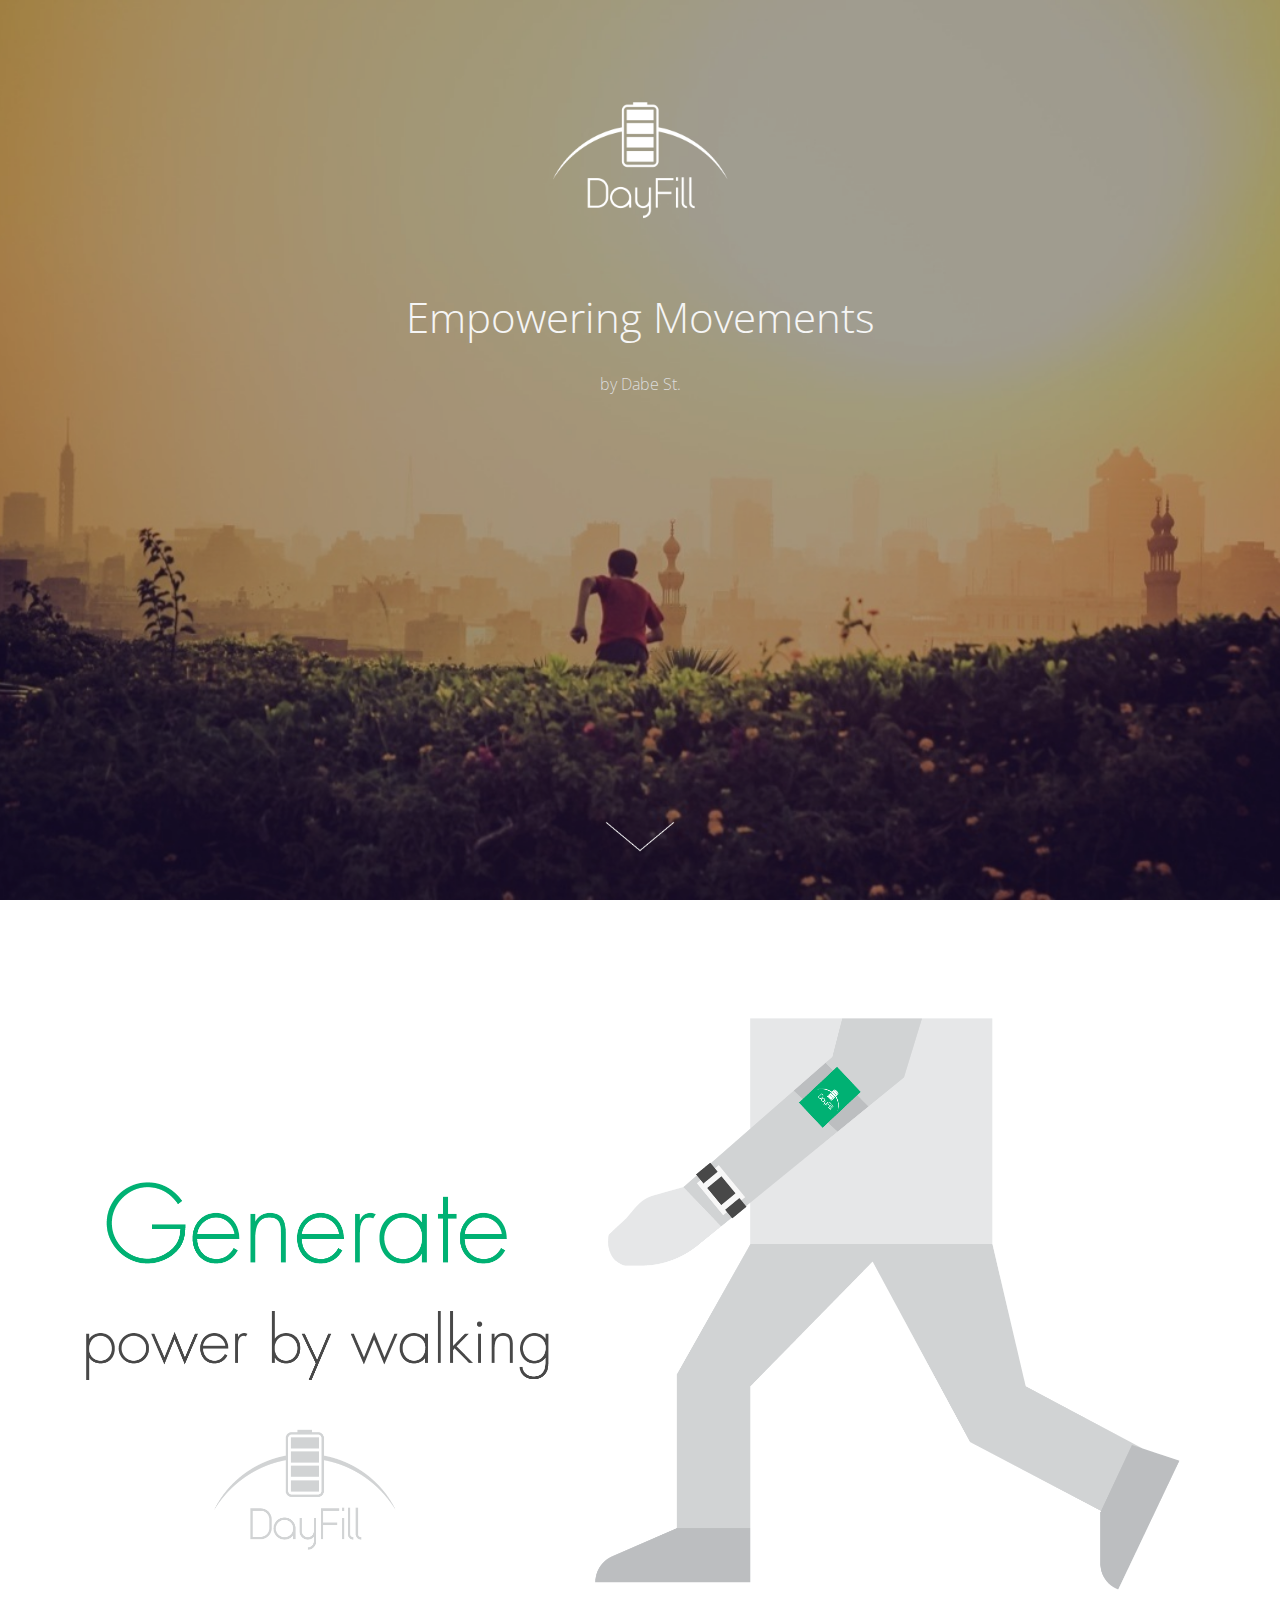
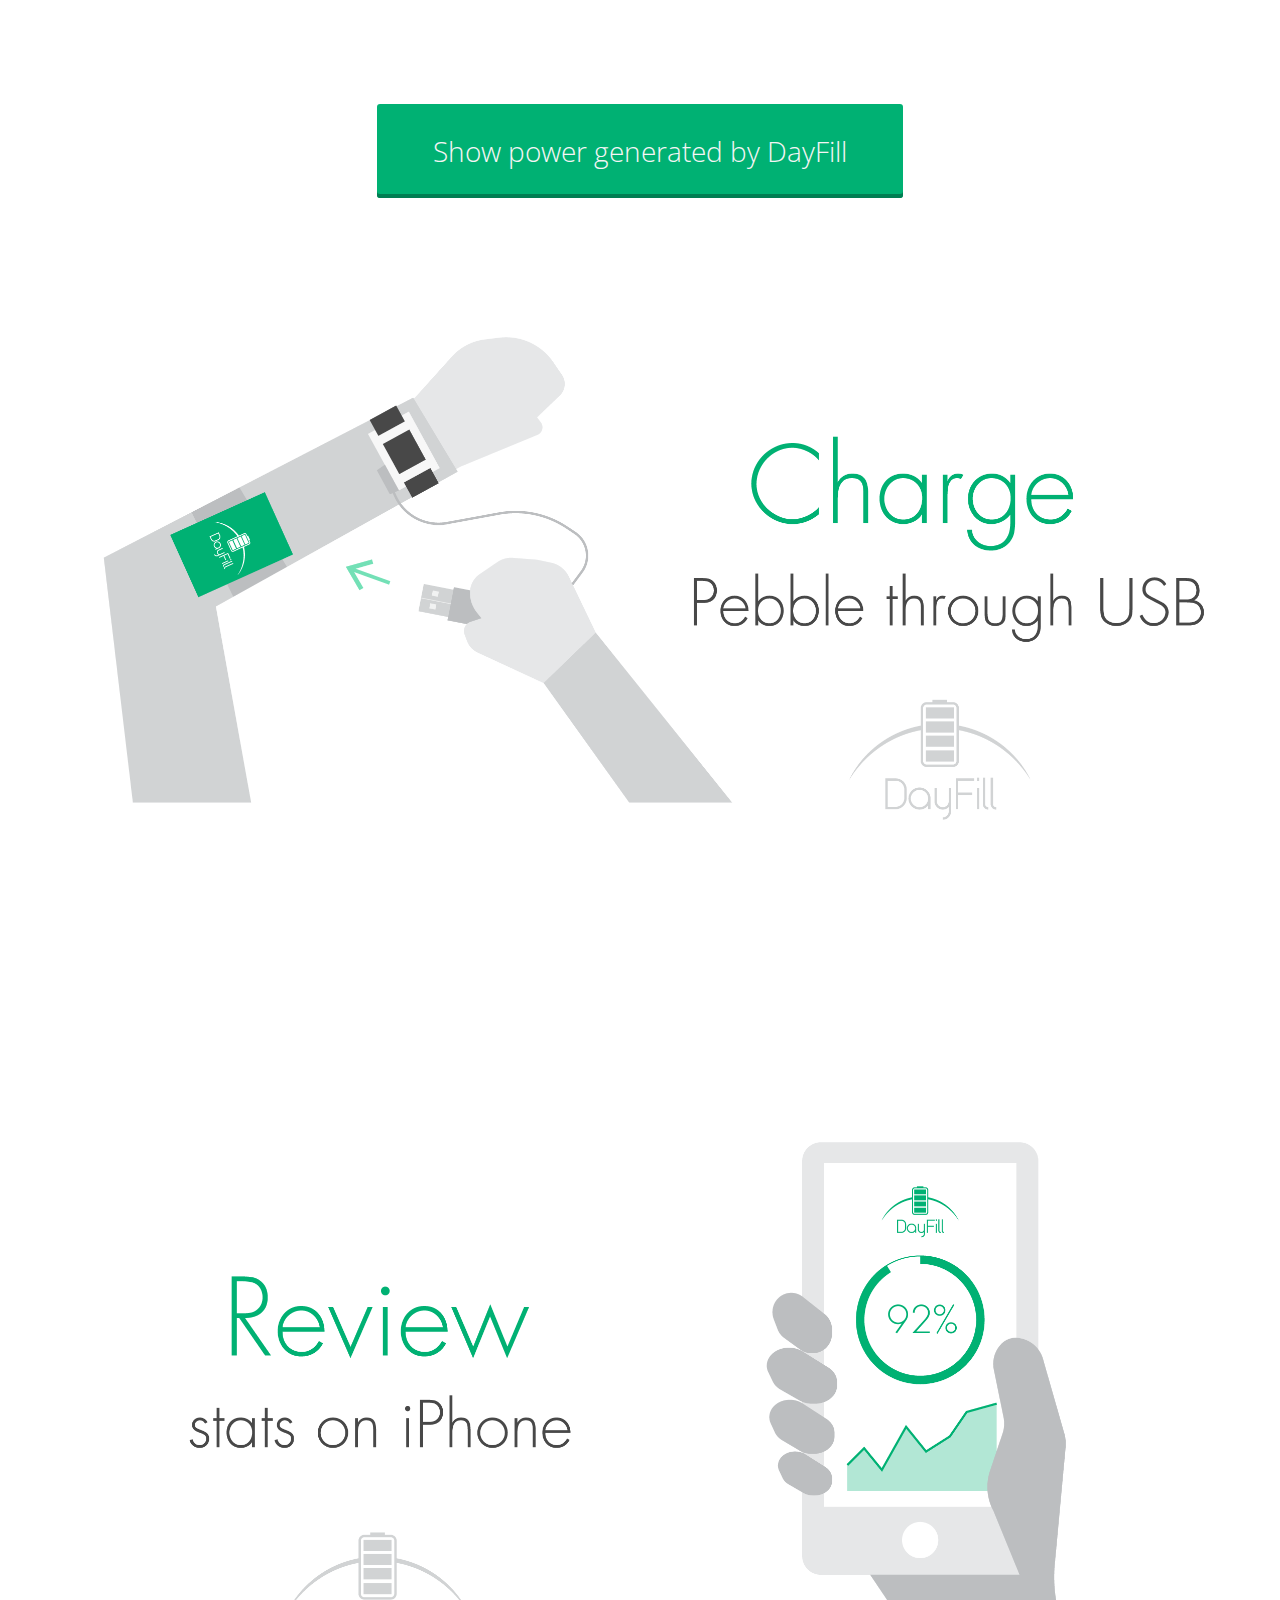
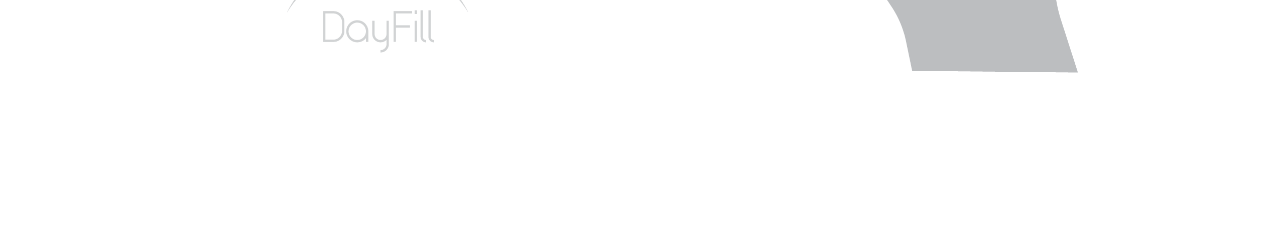
==== index.html @ e8297924 "homepage for dayfill project" ====
<!DOCTYPE html>
<html lang="en">
<head>
  <meta charset="utf-8">
  <meta name="viewport" content="width=device-width, initial-scale=1.0">
  <meta name="keywords" content="power, charger">
  <meta name="description" content="generate power by movement">
  <link rel="shortcut icon" type="image/png" href="images/favicon.png">
  <link rel="stylesheet" type="text/css" href="css/normalize.css">
  <link rel="stylesheet" type="text/css" href="css/style.css">
  <title>DayFill | Empowering Movements</title>
</head>
<body>
  <div class="full-width full-height bg-img">
    <div class="txt-center cover">
      <img class="home-logo" src="images/dayfill-logo.png" alt="dayfill logo">
      <h1 class="white-txt">Empowering Movements</h1>
      <h3 class="white-txt-d light">by Dabe St.</h3>
      <img class="arrow-icon" src="images/icon-arrowdown.png" alt="read more">
    </div>
  </div>
  <div class="full-width">
    <img src="images/workflow-1.png" alt="dayfill workflow">
    <div class="txt-center">
      <a class="button-large shadow" href="stats.html" target="_blank">Show power generated by DayFill</a>
    </div>
    <img src="images/workflow-2.png" alt="dayfill workflow">
    <img src="images/workflow-3.png" alt="dayfill workflow">
  </div>
</body>
</html>
---- css/style.css ----
@import url(http://fonts.googleapis.com/css?family=Open+Sans:300italic,400italic,600italic,700italic,800italic,700,300,600,800,400);
/* General Elements */
* {
  box-sizing: border-box; }

html, body {
  font-family: "Open Sans", sans-serif;
  height: 100%;
  color: #3c3c3c;
  font-size: 14px;
  background-color: white; }

h1, h3, h4, h5, h6, p {
  font-weight: 400; }

h1 {
  font-size: 3rem; }

h2 {
  font-size: 2rem;
  font-weight: 700; }

a {
  text-decoration: none;
  color: #00b173;
  transition: background 0.5s ease; }

a:hover {
  color: #00e494; }

a.white-txt:hover, a.pri-bg:hover, a.pri-bg-l:hover, a.pri-bg-d:hover, a.sec-bg:hover, a.sec-bg-l:hover, a.sec-bg-d:hover, a.ter-bg:hover, a.ter-bg-l:hover, a.ter-bg-d:hover, a.black-bg:hover, a.black-bg-l:hover, a.black-bg-d:hover {
  color: gainsboro; }

a.black-txt:hover {
  color: #090909; }

a.pri-txt:hover {
  color: #007e52; }

a.sec-txt:hover {
  color: #237059; }

a.ter-txt:hover {
  color: #04538b; }

a.white-txt-l:hover {
  color: #f5f5f5; }

a.black-txt-l:hover {
  color: #222; }

a.pri-txt-l:hover {
  color: #00b173; }

a.sec-txt-l:hover {
  color: #2F9778; }

a.ter-txt-l:hover {
  color: #0570bd; }

img {
  width: 100%; }

textarea, input, button, select, p, span, a, h1, h2, h3, h4, h5, h6, p {
  outline: none; }

strong {
  font-weight: 600; }

select {
  background: white;
  -moz-appearance: none;
  -webkit-appearance: none;
  font-size: 1rem;
  max-height: 3.5rem; }

option {
  height: 1rem; }

textarea {
  resize: vertical; }

input::-webkit-calendar-picker-indicator {
  display: none; }

/* List */
ul {
  padding-left: 1rem; }

li {
  margin-top: 1rem;
  margin-bottom: 1rem; }

/* Size Helpers */
.full-width {
  width: 100%; }

.full-height {
  height: 100%; }

.full-size {
  width: 100%;
  height: 100%; }

.min-height-10 {
  min-height: 10rem; }

.height-20 {
  height: 20rem; }

.height-30 {
  height: 30rem; }

.height-40 {
  height: 40rem; }

.container {
  max-width: 80rem;
  margin-left: auto;
  margin-right: auto;
  overflow: auto; }

.container-s {
  max-width: 40rem;
  margin-left: auto;
  margin-right: auto;
  overflow: hidden; }

.hidden {
  display: none;
  width: 0;
  height: 0; }

/* Position Helpers */
.pull-left {
  float: left; }

.pull-right {
  float: right; }

.clear-float {
  clear: both; }

.inline {
  display: inline-block; }

.middle {
  vertical-align: middle; }

/* Layer Helpers */
.fix {
  position: fixed;
  overflow: auto; }

.absolute {
  position: absolute; }

.layer-0 {
  z-index: 0; }

.layer-1 {
  z-index: 1; }

.layer-2 {
  z-index: 2; }

/* Background Helpers */
.pri-bg {
  background-color: #00b173; }

.pri-bg-l {
  background-color: #00e494; }

.pri-bg-d {
  background-color: #007e52; }

.sec-bg {
  background-color: #2F9778; }

.sec-bg-l {
  background-color: #3bbe97; }

.sec-bg-d {
  background-color: #237059; }

.ter-bg {
  background-color: #0570bd; }

.ter-bg-l {
  background-color: #068def; }

.ter-bg-d {
  background-color: #04538b; }

.black-bg {
  background-color: #222; }

.black-bg-l {
  background-color: #3c3c3c; }

.black-bg-d {
  background-color: #090909; }

.white-bg {
  background-color: #f5f5f5; }

.white-bg-l {
  background-color: white; }

.white-bg-d {
  background-color: gainsboro; }

/* Text Helpers */
.txt-center {
  text-align: center; }

.txt-left {
  text-align: left; }

.txt-right {
  text-align: right; }

.white-txt, .pri-bg, .pri-bg-l, .pri-bg-d, .sec-bg, .sec-bg-l, .sec-bg-d, .ter-bg, .ter-bg-l, .ter-bg-d, .black-bg, .black-bg-l, .black-bg-d {
  color: #f5f5f5;
  font-weight: 300; }

.white-txt-l {
  color: white;
  font-weight: 300; }

.white-txt-d {
  color: gainsboro;
  font-weight: 300; }

.black-txt {
  color: #222; }

.black-txt-l {
  color: #3c3c3c; }

.black-txt-d {
  color: #090909; }

.grey-txt {
  color: #bbb; }

.pri-txt {
  color: #00b173; }

.pri-txt-l {
  color: #00e494; }

.pri-txt-d {
  color: #007e52; }

.sec-txt {
  color: #2F9778; }

.sec-txt-l {
  color: #3bbe97; }

.sec-txt-d {
  color: #237059; }

.ter-txt {
  color: #0570bd; }

.ter-txt-l {
  color: #068def; }

.ter-txt-d {
  color: #04538b; }

.light {
  font-weight: 300; }

.normal {
  font-weight: 400; }

.semi {
  font-weight: 600; }

.bold {
  font-weight: 700; }

.extra {
  font-weight: 800; }

/* Gap Helpers */
.clear-margin {
  margin: 0; }

.clear-margin-t {
  margin-top: 0; }

.clear-margin-b {
  margin-bottom: 0; }

.clear-padding {
  padding: 0; }

.clear-all {
  margin: 0;
  padding: 0; }

.padding-1 {
  padding: 1rem; }

.padding-t1 {
  padding-top: 1rem; }

.padding-l1 {
  padding-left: 1rem; }

.padding-r1 {
  padding-right: 1rem; }

.padding-b1 {
  padding-bottom: 1rem; }

.padding-l1r1 {
  padding-left: 1rem;
  padding-right: 1rem; }

.padding-t1b1 {
  padding-top: 1rem;
  padding-bottom: 1rem; }

.padding-t2b2 {
  padding-top: 2rem;
  padding-bottom: 2rem; }

.padding-l2r2 {
  padding-left: 1rem;
  padding-right: 1rem; }

.padding-2 {
  padding: 2rem; }

.padding-l2 {
  padding-left: 2rem; }

.padding-r2 {
  padding-right: 2rem; }

.padding-t2 {
  padding-top: 2rem; }

.padding-b2 {
  padding-bottom: 2rem; }

.margin-1 {
  margin: 1rem; }

.margin-2 {
  margin: 2rem; }

.margin-t1 {
  margin-top: 1rem; }

.margin-t2 {
  margin-top: 2rem; }

.margin-t3 {
  margin-top: 3rem; }

.margin-t4 {
  margin-top: 4rem; }

.margin-b1 {
  margin-bottom: 1rem; }

.margin-b2 {
  margin-bottom: 2rem; }

.margin-b3 {
  margin-bottom: 3rem; }

.margin-b4 {
  margin-bottom: 4rem; }

.margin-b5 {
  margin-bottom: 5rem; }

.margin-l1 {
  margin-left: 1rem; }

.margin-l2 {
  margin-left: 2rem; }

.margin-l3 {
  margin-left: 3rem; }

.margin-r1 {
  margin-right: 1rem; }

.margin-r2 {
  margin-right: 2rem; }

.margin-r3 {
  margin-right: 3rem; }

.margin-l1t1 {
  margin-left: 1rem;
  margin-top: 1rem; }

.margin-t1b1 {
  margin-top: 1rem;
  margin-bottom: 1rem; }

.margin-t1r1 {
  margin-top: 1rem;
  margin-right: 1rem; }

.margin-r1b1 {
  margin-right: 1rem;
  margin-bottom: 1rem; }

.margin-l1r1, .crs button {
  margin-left: 1rem;
  margin-right: 1rem; }

.margin-l1t2 {
  margin-left: 1rem;
  margin-top: 2rem; }

.margin-t2b2 {
  margin-top: 2rem;
  margin-bottom: 2rem; }

.margin-t2r2 {
  margin-top: 2rem;
  margin-right: 2rem; }

.margin-l2r2 {
  margin-left: 2rem;
  margin-right: 2rem; }

/* Border Helper */
.white-bd {
  border: 1px solid #f5f5f5; }

.white-bd-l, .img-border {
  border: 1px solid white; }

.white-bd-d, input, textarea {
  border: 1px solid gainsboro; }

.black-bd {
  border: 1px solid #222; }

.black-bd-l {
  border: 1px solid #3c3c3c; }

.black-bd-d {
  border: 1px solid #090909; }

.grey-bd, input:focus, textarea:focus {
  border: 1px solid #bbb; }

.pri-bd {
  border: 1px solid #00b173; }

.pri-bd-l, .flash-pri {
  border: 1px solid #00e494; }

.pri-bd-d {
  border: 1px solid #007e52; }

.sec-bd {
  border: 1px solid #2F9778; }

.sec-bd-l, .flash-sec {
  border: 1px solid #3bbe97; }

.sec-bd-d {
  border: 1px solid #237059; }

.ter-bd {
  border: 1px solid #0570bd; }

.ter-bd-l, .flash-ter {
  border: 1px solid #068def; }

.ter-bd-d {
  border: 1px solid #04538b; }

.shadow-lb, .card {
  box-shadow: -1px 2px 12px -5px #3c3c3c; }

[class*='col-'] {
  float: left; }

/* Basic Grids */
.col-1of1 {
  width: 100%; }

.col-1of3 {
  width: 33.33333%; }

.col-2of3 {
  width: 66.66667%; }

.col-1of4 {
  width: 25%; }

.col-1of2 {
  width: 50%; }

.col-3of4 {
  width: 75%; }

.col-1of5 {
  width: 20%; }

.col-2of5 {
  width: 40%; }

.col-3of5 {
  width: 60%; }

.col-4of5 {
  width: 80%; }

.col-1of7 {
  width: 14.28571%; }

.col-2of7 {
  width: 28.57143%; }

.col-3of7 {
  width: 42.85714%; }

.col-4of7 {
  width: 57.14286%; }

.col-5of7 {
  width: 71.42857%; }

.col-6of7 {
  width: 85.71429%; }

/* Gap Grids */
.col-1of1-g {
  width: 98%;
  margin-left: 1%;
  margin-right: 1%; }

.col-1of3-g {
  width: 31.33333%;
  margin-left: 1%;
  margin-right: 1%; }

.col-2of3-g {
  width: 64.66667%;
  margin-left: 1%;
  margin-right: 1%; }

.col-1of4-g {
  width: 23%;
  margin-left: 1%;
  margin-right: 1%; }

.col-1of2-g {
  width: 48%;
  margin-left: 1%;
  margin-right: 1%; }

.col-3of4-g {
  width: 73%;
  margin-left: 1%;
  margin-right: 1%; }

.col-1of5-g {
  width: 18%;
  margin-left: 1%;
  margin-right: 1%; }

.col-2of5-g {
  width: 38%;
  margin-left: 1%;
  margin-right: 1%; }

.col-3of5-g {
  width: 58%;
  margin-left: 1%;
  margin-right: 1%; }

.col-4of5-g {
  width: 78%;
  margin-left: 1%;
  margin-right: 1%; }

.col-1of7-g {
  width: 12.28571%;
  margin-left: 1%;
  margin-right: 1%; }

.col-2of7-g {
  width: 26.57143%;
  margin-left: 1%;
  margin-right: 1%; }

.col-3of7-g {
  width: 40.85714%;
  margin-left: 1%;
  margin-right: 1%; }

.col-4of7-g {
  width: 55.14286%;
  margin-left: 1%;
  margin-right: 1%; }

.col-5of7-g {
  width: 69.42857%;
  margin-left: 1%;
  margin-right: 1%; }

.col-6of7-g {
  width: 83.71429%;
  margin-left: 1%;
  margin-right: 1%; }

/* Offset Grids */
.push-1of3 {
  margin-left: 33.33333%; }

.push-2of3 {
  margin-left: 66.66667%; }

.push-1of4 {
  margin-left: 25%; }

.push-3of4 {
  margin-left: 75%; }

.push-1of2 {
  margin-left: 50%; }

.push-1of5 {
  margin-left: 20%; }

.push-2of5 {
  margin-left: 40%; }

.push-3of5 {
  margin-left: 60%; }

.push-4of5 {
  margin-left: 80%; }

.push-1of7 {
  margin-left: 14.28571%; }

.push-2of7 {
  margin-left: 28.57143%; }

.push-3of7 {
  margin-left: 42.85714%; }

.push-4of7 {
  margin-left: 57.14286%; }

.push-5of7 {
  margin-left: 71.42857%; }

.push-6of7 {
  margin-left: 85.71429%; }

/* Buttons */
button, .button, button:hover, .button:hover, a.button:hover, .button-pri, .button-pri:hover, a.button-pri:hover, .button-large, .button-sec, .button-sec:hover, a.button-sec:hover, .button-ter, .button-ter:hover, a.button-ter:hover {
  color: #f5f5f5;
  background: #222;
  border: 0px solid #090909;
  border-radius: 3px;
  padding: 1rem;
  transition: background 0.5s ease; }

button.shadow {
  box-shadow: inset 0 -4px 0 #090909; }

button:hover, .button:hover, button:hover, a.button:hover, .button-pri:hover, a.button-pri:hover, .button-large:hover, .button-sec:hover, a.button-sec:hover, .button-ter:hover, a.button-ter:hover, a.button:hover, a.button-pri:hover, a.button-large:hover, a.button-sec:hover, a.button-ter:hover {
  background: #3c3c3c; }

.button-pri, .button-pri:hover, a.button-pri:hover, .button-large {
  background: #00b173; }

.button-pri.shadow, a.shadow.button-pri:hover, .shadow.button-large {
  box-shadow: inset 0 -4px 0 #007e52; }

.button-pri:hover, a.button-pri:hover, .button-large:hover, a.button-pri:hover, a.button-large:hover {
  background: #00e494; }

.button-sec, .button-sec:hover, a.button-sec:hover {
  background: #2F9778; }

.button-sec.shadow, a.shadow.button-sec:hover {
  box-shadow: inset 0 -4px 0 #237059; }

.button-sec:hover, a.button-sec:hover, a.button-sec:hover {
  background: #3bbe97; }

.button-ter, .button-ter:hover, a.button-ter:hover {
  background: #0570bd; }

.button-ter.shadow, a.shadow.button-ter:hover {
  box-shadow: inset 0 -4px 0 #04538b; }

.button-ter:hover, a.button-ter:hover, a.button-ter:hover {
  background: #068def; }

.wide, .wide:hover {
  padding-left: 3rem;
  padding-right: 3rem; }

.square, .square:hover {
  border-radius: 0; }

button:disabled {
  color: #f5f5f5;
  background: #bbb; }

button.clear {
  background: none;
  padding: 0; }

/* Forms */
input, textarea {
  border-radius: 3px;
  padding: 1rem;
  transition: border 0.5s ease; }

/* arrows */
.card {
  margin: 1rem; }

.img-border {
  border-width: 10px; }

.bg-img-fix {
  background: url(../images/bg.jpg) no-repeat center center fixed;
  background-size: cover; }

.bg-img {
  background: url(../images/bg.jpg) no-repeat center center;
  background-size: cover;
  position: relative; }

.cover {
  background-color: rgba(0, 0, 0, 0.3);
  width: 100%;
  height: 100%;
  position: absolute;
  top: 0; }

.center-v {
  position: relative;
  top: 50%;
  transform: translateY(-100%); }

.bg-video {
  position: relative;
  overflow: hidden; }

video#bgvid {
  min-width: 100%;
  min-height: 100%;
  z-index: -1; }

.flash-pri {
  padding: 1rem;
  background-color: #00b173;
  color: #f5f5f5; }

.flash-sec {
  padding: 1rem;
  background-color: #2F9778;
  color: #f5f5f5; }

.flash-ter {
  padding: 1rem;
  background-color: #0570bd;
  color: #f5f5f5; }

nav > ul > li {
  display: inline-block;
  margin: 1rem; }

.pri-bg > ul > li > a, .sec-bg > ul > li > a, .ter-bg > ul > li > a {
  color: #f5f5f5; }

.pri-bg > ul > li > a:hover, .sec-bg > ul > li > a:hover, .ter-bg > ul > li > a:hover {
  color: white; }

.circle {
  border-radius: 50%; }

.round {
  border-radius: 1rem; }

.nav-bar {
  width: 100%;
  box-shadow: 0px 2px 10px -5px rgba(100, 100, 100, 0.5); }

.dropdown {
  cursor: pointer;
  position: relative;
  float: left; }

.dropdown > ul {
  box-shadow: 0px 2px 10px -5px rgba(100, 100, 100, 0.5);
  cursor: pointer;
  position: absolute;
  right: 0;
  padding-left: 0;
  display: none;
  list-style-type: none;
  text-align: left;
  white-space: nowrap;
  z-index: 1; }

.dropdown > ul > li {
  margin: 0;
  padding: 0; }

.dropdown:hover > ul {
  display: block; }

.dropdown > ul > li > a {
  color: #3c3c3c;
  padding: 1rem 2rem;
  display: block; }

.dropdown > ul > li > a:hover {
  color: #222; }

.dropdown:hover > ul > li:hover {
  background-color: #f5f5f5;
  color: #222; }

.pointer {
  position: absolute;
  border-style: solid;
  border-width: 0 25px 15px;
  border-color: #fff transparent;
  display: block;
  width: 0;
  z-index: 1;
  top: -15px;
  left: 70px; }

.content-break::before {
  content: "";
  display: inline-block;
  height: 1px;
  vertical-align: middle;
  width: 25%;
  margin-right: 2rem;
  background-color: gainsboro; }

.content-break::after {
  content: "";
  display: inline-block;
  height: 1px;
  vertical-align: middle;
  width: 25%;
  margin-left: 2rem;
  background-color: gainsboro; }

.arrow-up {
  width: 0;
  height: 0;
  border-left: 10px solid transparent;
  border-right: 10px solid transparent;
  border-bottom: 10px solid #222; }

.arrow-down {
  width: 0;
  height: 0;
  border-left: 10px solid transparent;
  border-right: 10px solid transparent;
  border-top: 10px solid #222; }

.arrow-left {
  width: 0;
  height: 0;
  border-top: 10px solid transparent;
  border-bottom: 10px solid transparent;
  border-right: 10px solid #222; }

.arrow-right {
  width: 0;
  height: 0;
  border-top: 10px solid transparent;
  border-bottom: 10px solid transparent;
  border-left: 10px solid #222; }

.crs {
  width: 500px;
  height: 500px;
  position: relative;
  overflow: hidden; }

.crs-img {
  height: 100%;
  width: 100%;
  position: absolute; }

.crs button {
  font-size: 2rem;
  font-weight: 300;
  position: absolute;
  top: 45%;
  opacity: 0;
  transition: opacity .5s linear;
  padding: 1rem; }

.crs:hover button {
  opacity: .7; }

.crs button.left {
  left: 0; }

.crs button.right {
  right: 0; }

.overlay {
  background-color: #222;
  width: 100%;
  height: 100%;
  position: fixed;
  opacity: 0.9;
  top: 0;
  left: 0;
  text-align: center; }

.modal {
  display: none; }

.modal > .content {
  background-color: #f5f5f5;
  width: 50%;
  position: fixed;
  top: 50%;
  transform: translateY(-50%);
  padding: 2rem; }

.cover {
  height: 100%; }

.home-logo {
  width: 15%;
  margin-top: 5%; }

.arrow-icon {
  position: absolute;
  width: 6%;
  bottom: 5%;
  left: 47%; }

.button-large {
  padding: 2rem 4rem;
  font-size: 2rem;
  font-weight: 100;
  color: #f5f5f5; }

.button-large:hover {
  color: #f5f5f5; }

/*# sourceMappingURL=style.css.map */
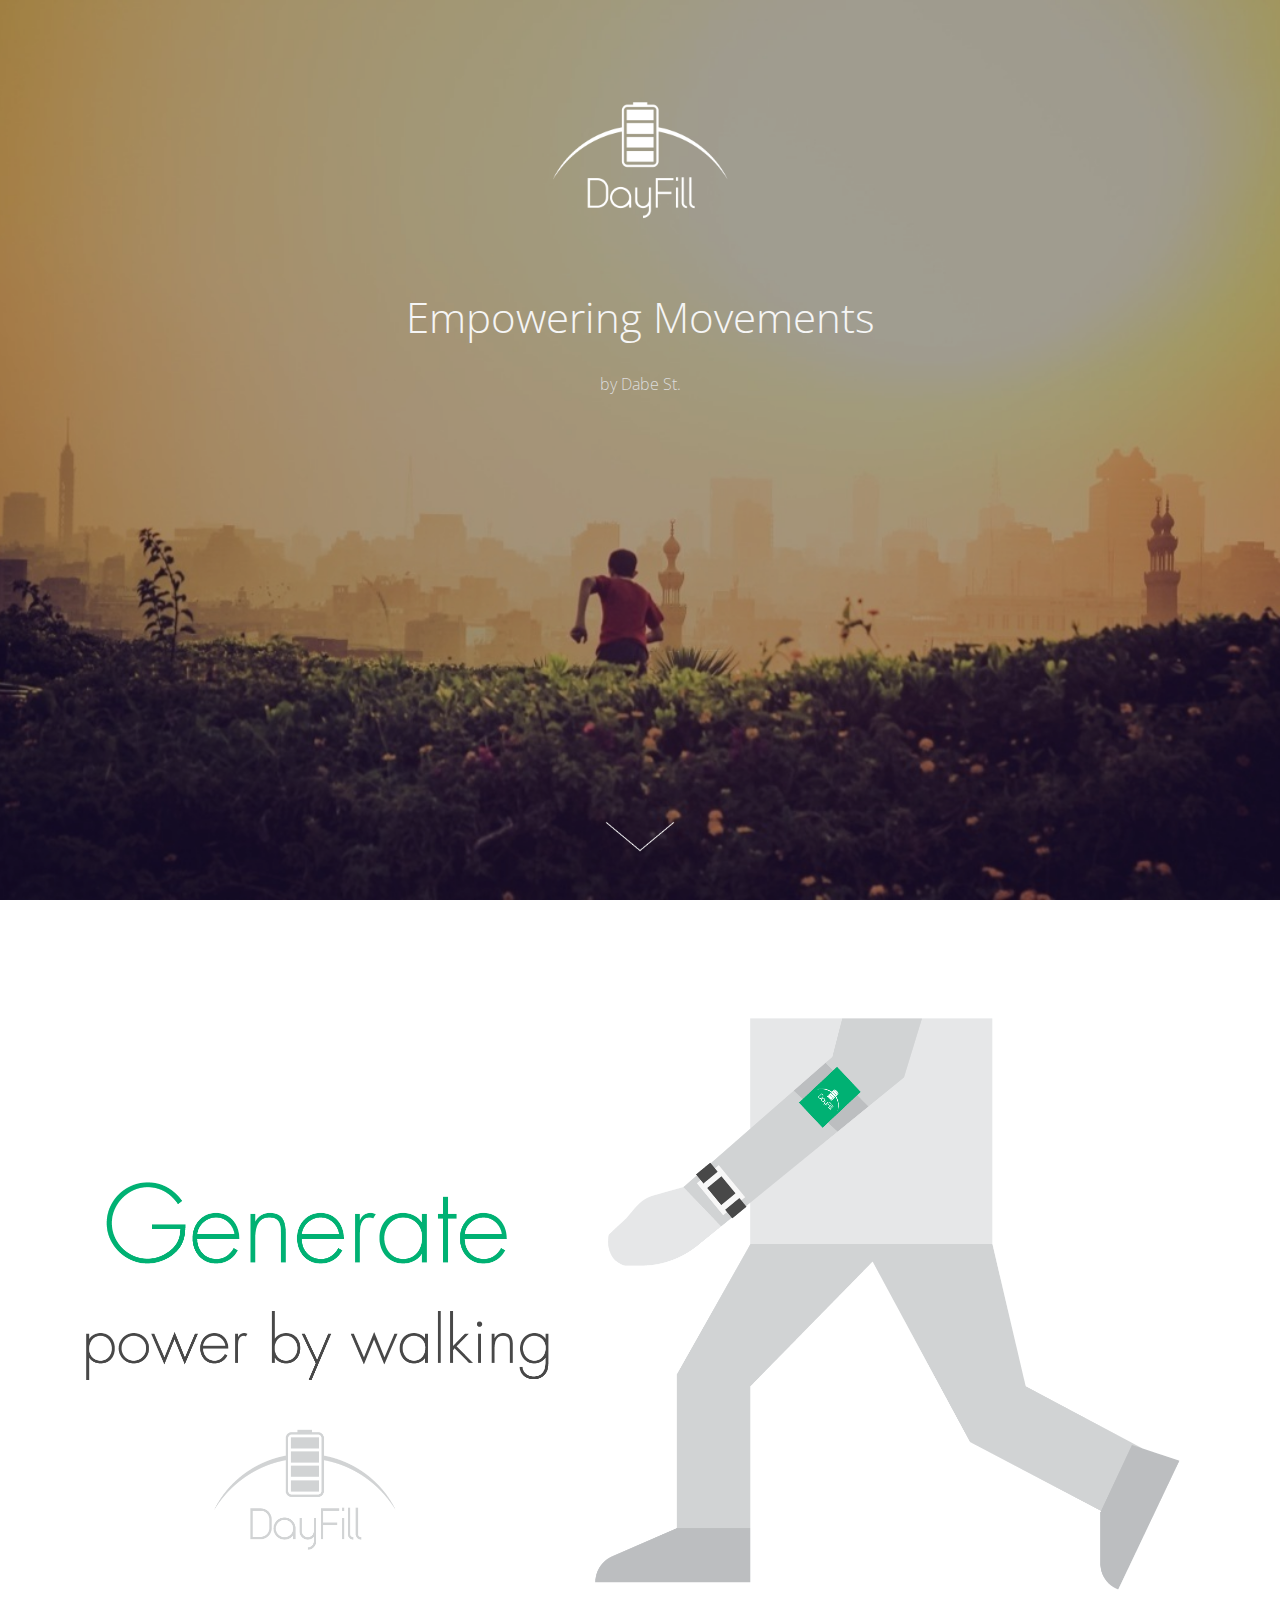
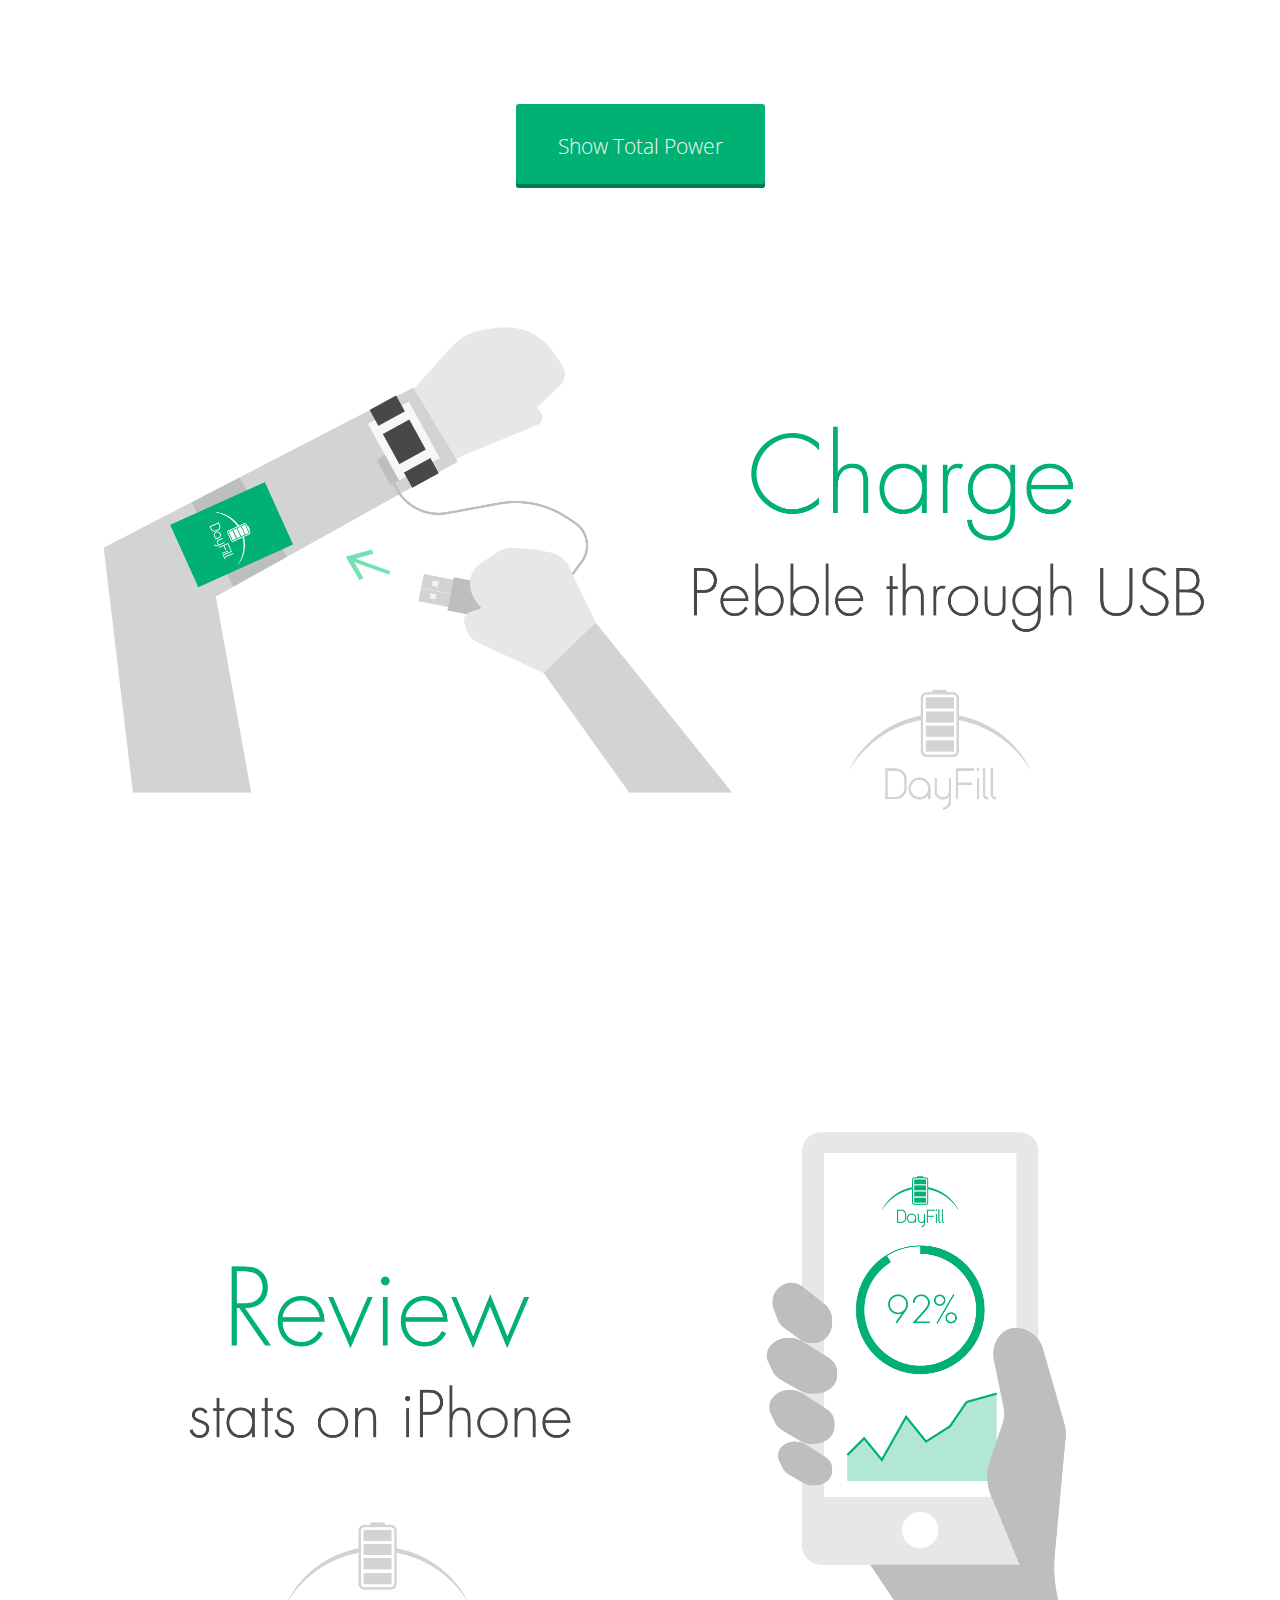
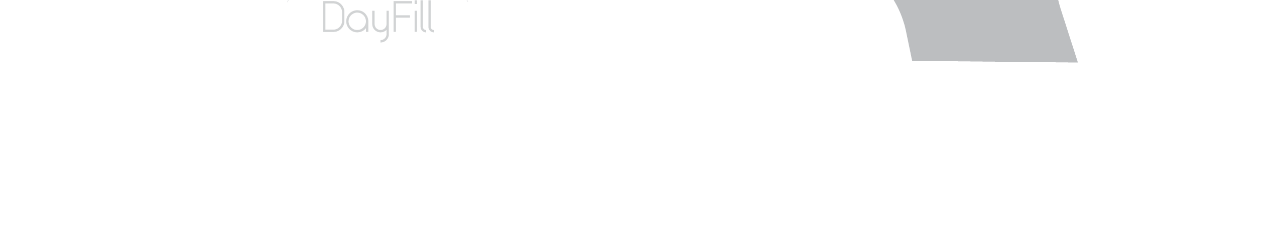
==== commit 431b335e: "button size fix" ====
--- a/index.html
+++ b/index.html
@@ -22,7 +22,7 @@
   <div class="full-width">
     <img src="images/workflow-1.png" alt="dayfill workflow">
     <div class="txt-center">
-      <a class="button-large shadow" href="stats.html" target="_blank">Show power generated by DayFill</a>
+      <a class="button-large shadow" href="stats.html" target="_blank">Show Total Power</a>
     </div>
     <img src="images/workflow-2.png" alt="dayfill workflow">
     <img src="images/workflow-3.png" alt="dayfill workflow">
--- a/css/style.css
+++ b/css/style.css
@@ -959,8 +959,8 @@
   left: 47%; }
 
 .button-large {
-  padding: 2rem 4rem;
-  font-size: 2rem;
+  padding: 2rem 3rem;
+  font-size: 1.5rem;
   font-weight: 100;
   color: #f5f5f5; }
 
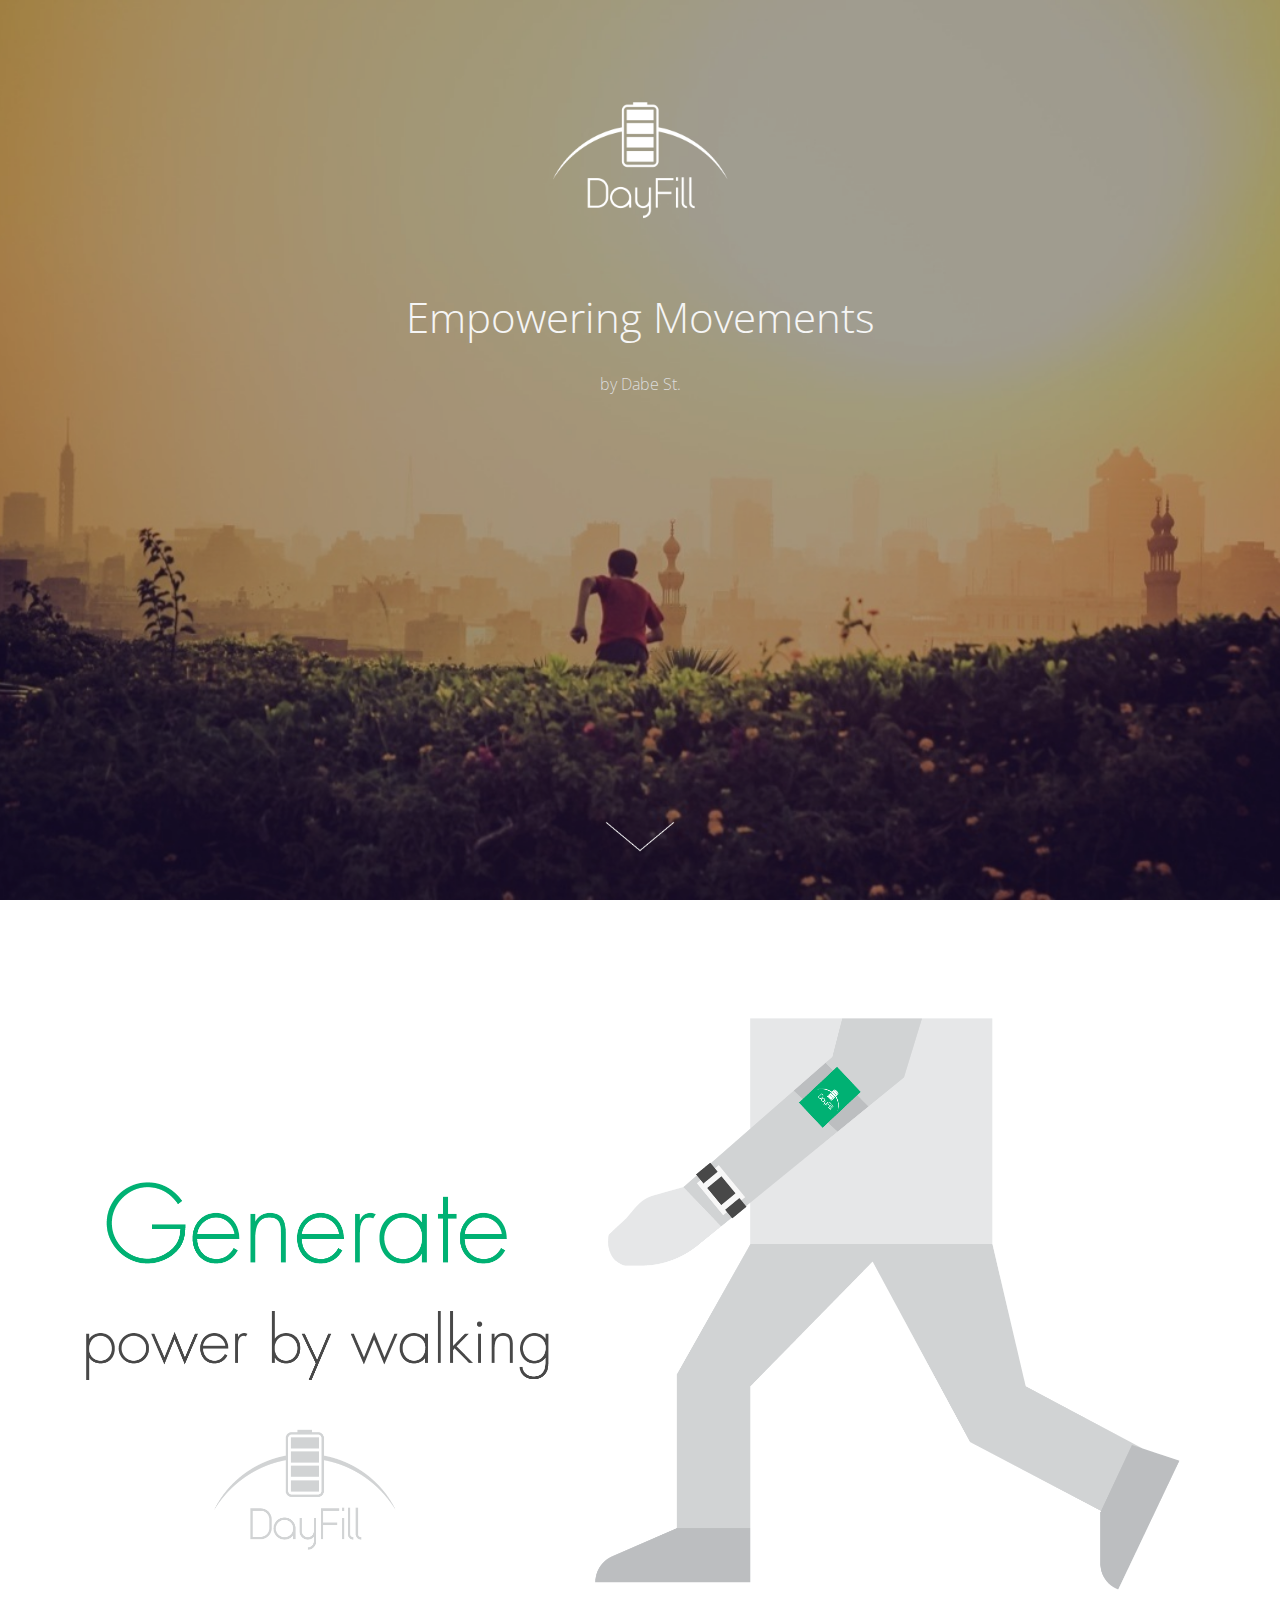
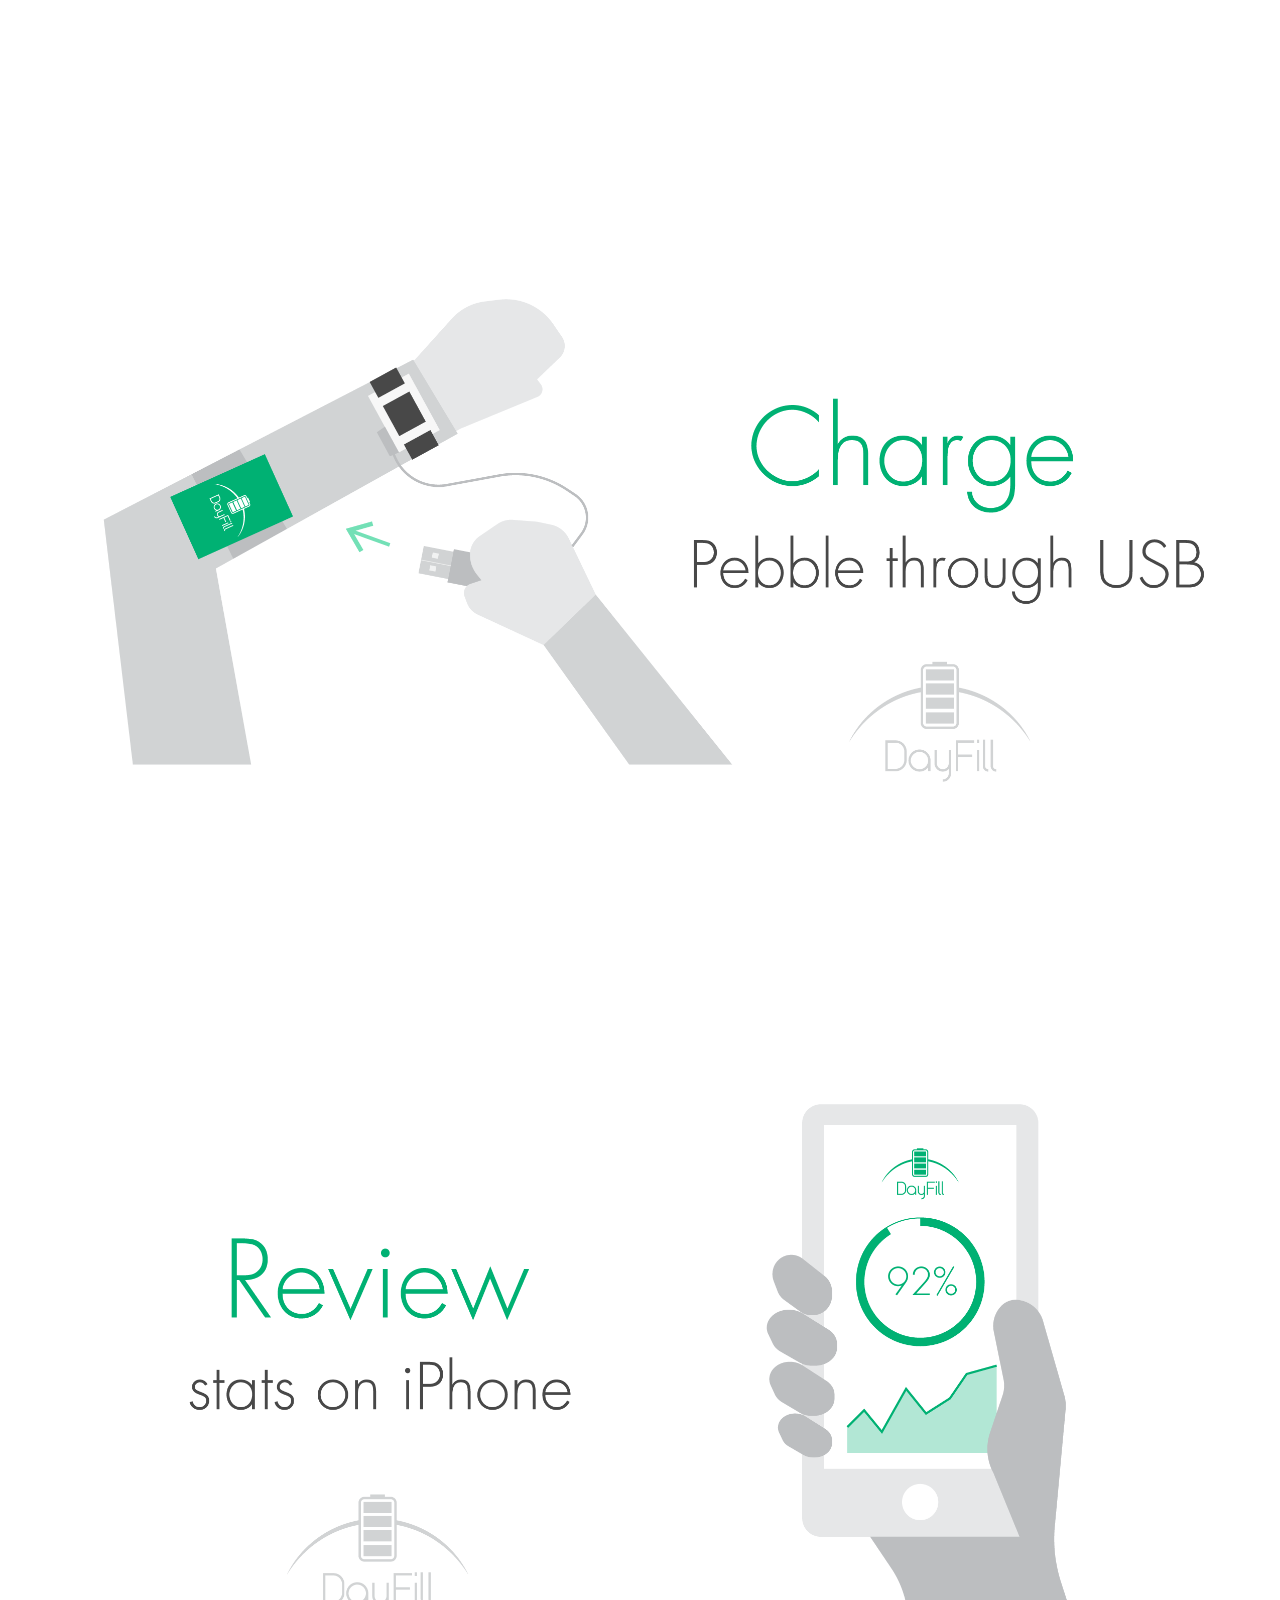
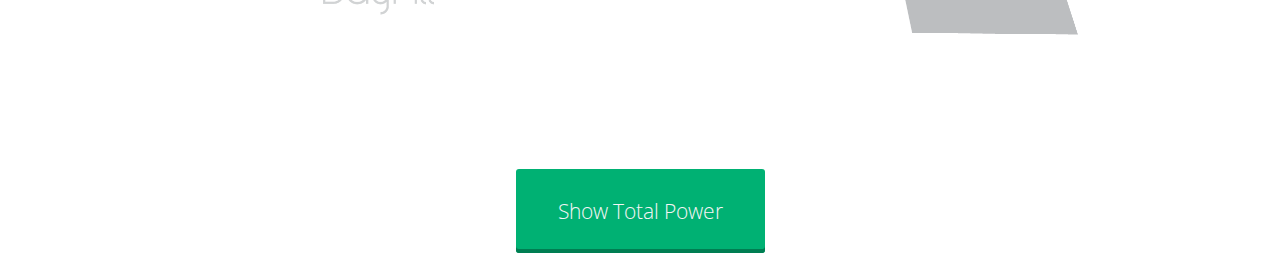
==== commit 9c8fce23: "move button to bottom" ====
--- a/index.html
+++ b/index.html
@@ -21,11 +21,11 @@
   </div>
   <div class="full-width">
     <img src="images/workflow-1.png" alt="dayfill workflow">
-    <div class="txt-center">
-      <a class="button-large shadow" href="stats.html" target="_blank">Show Total Power</a>
-    </div>
     <img src="images/workflow-2.png" alt="dayfill workflow">
     <img src="images/workflow-3.png" alt="dayfill workflow">
   </div>
+  <div class="txt-center margin-b5">
+    <a class="button-large shadow" href="stats.html" target="_blank">Show Total Power</a>
+  </div>
 </body>
 </html>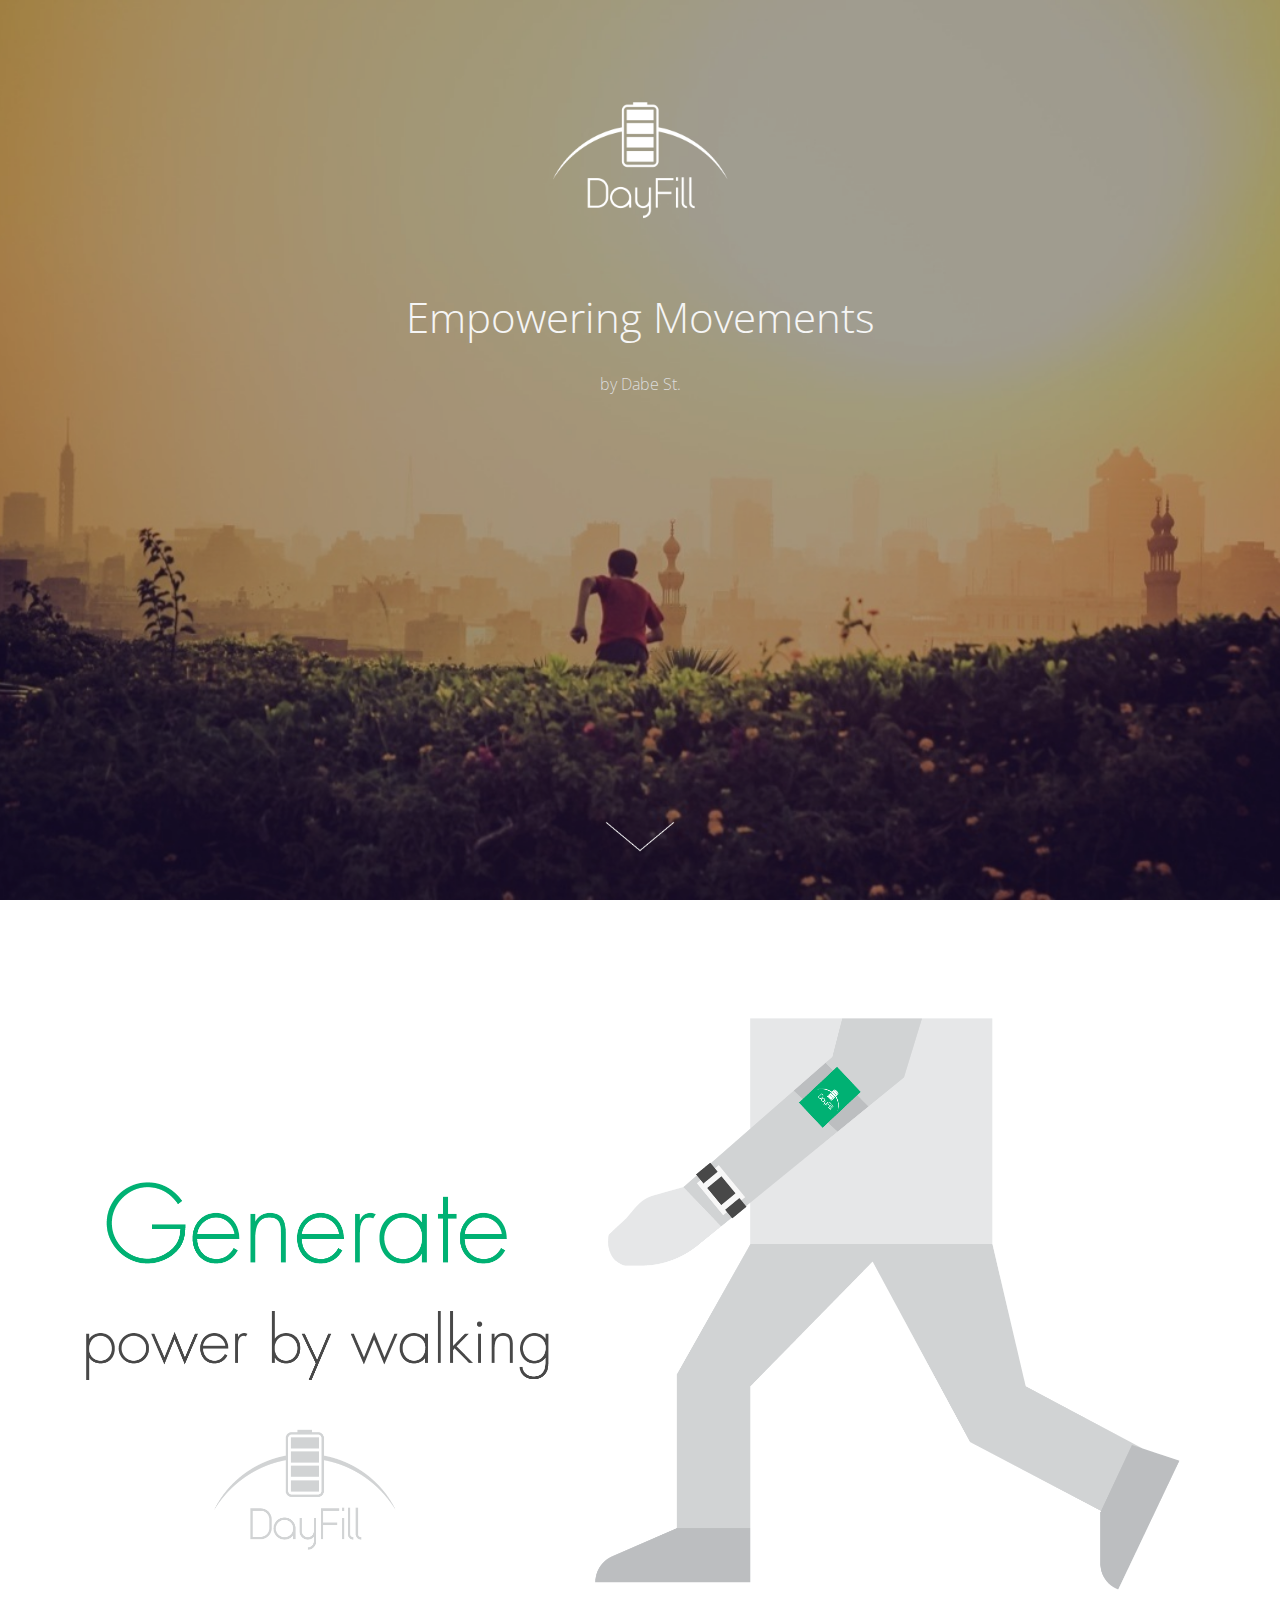
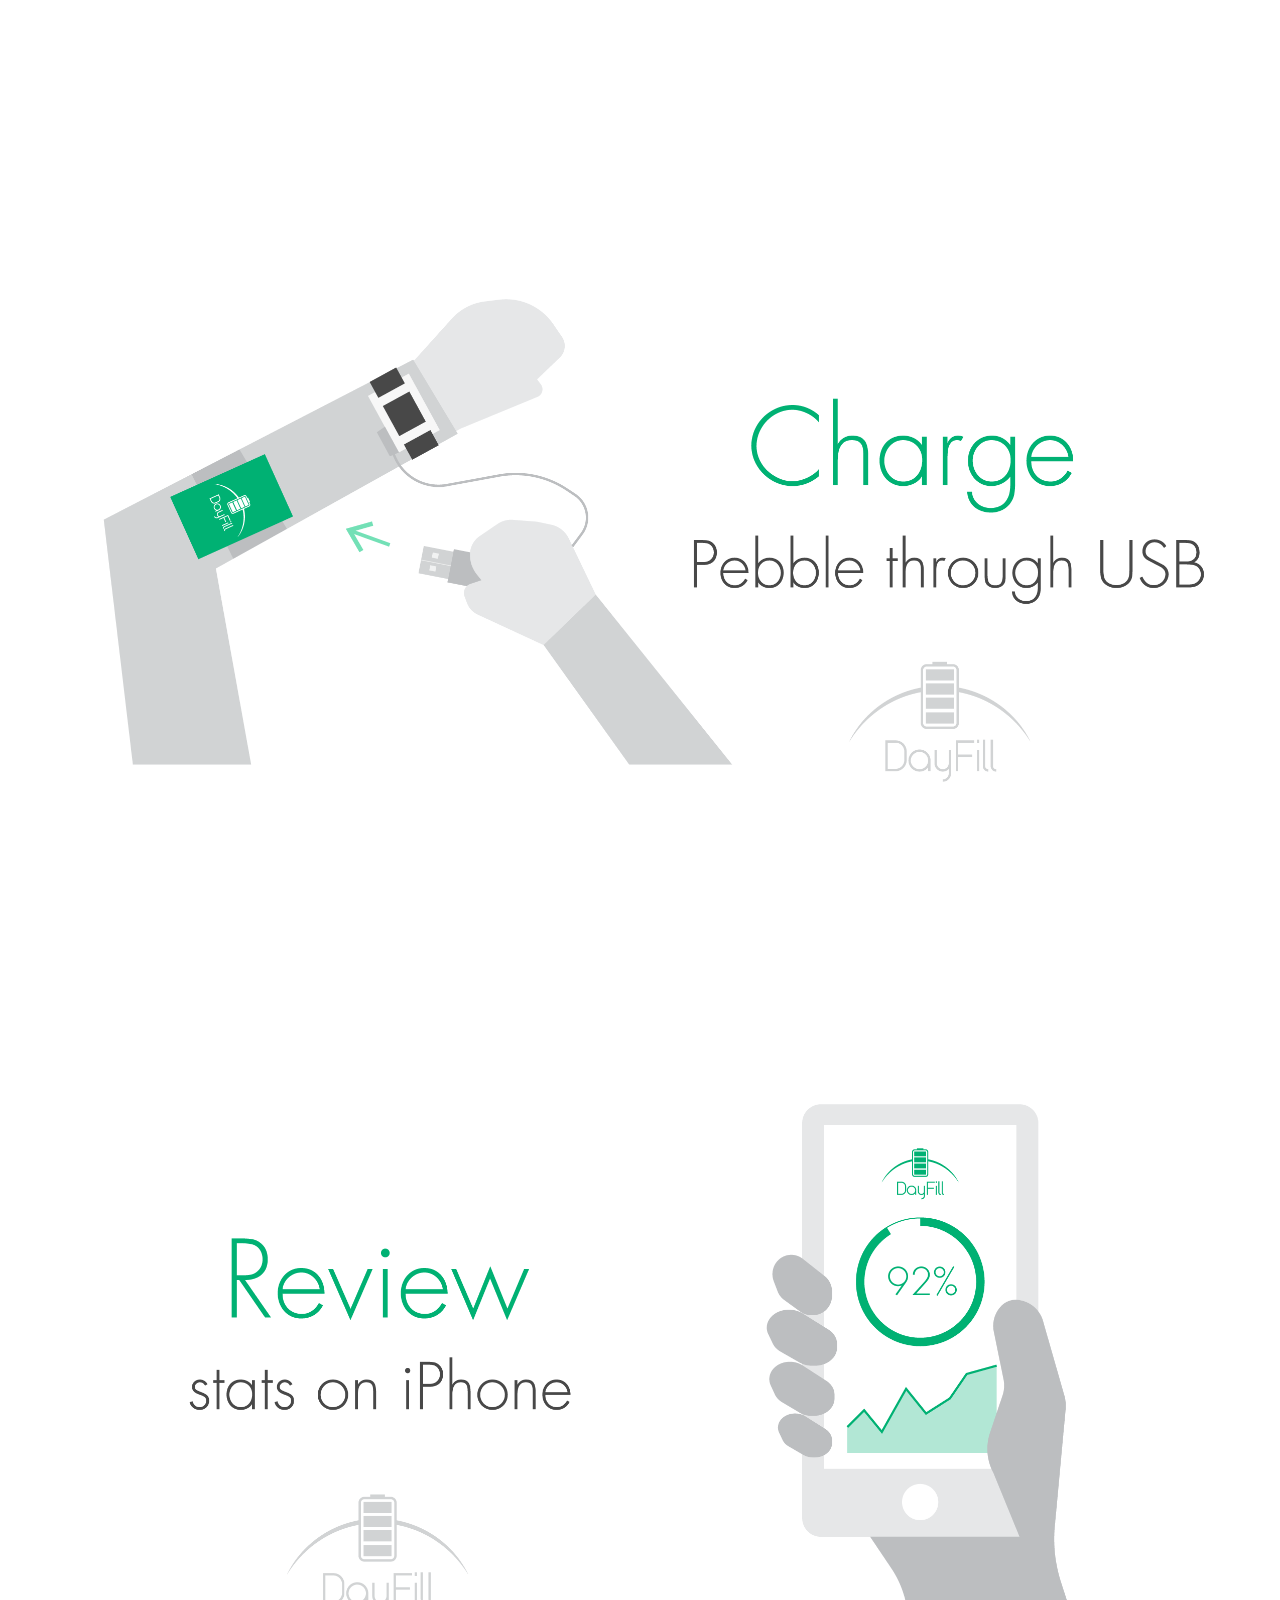
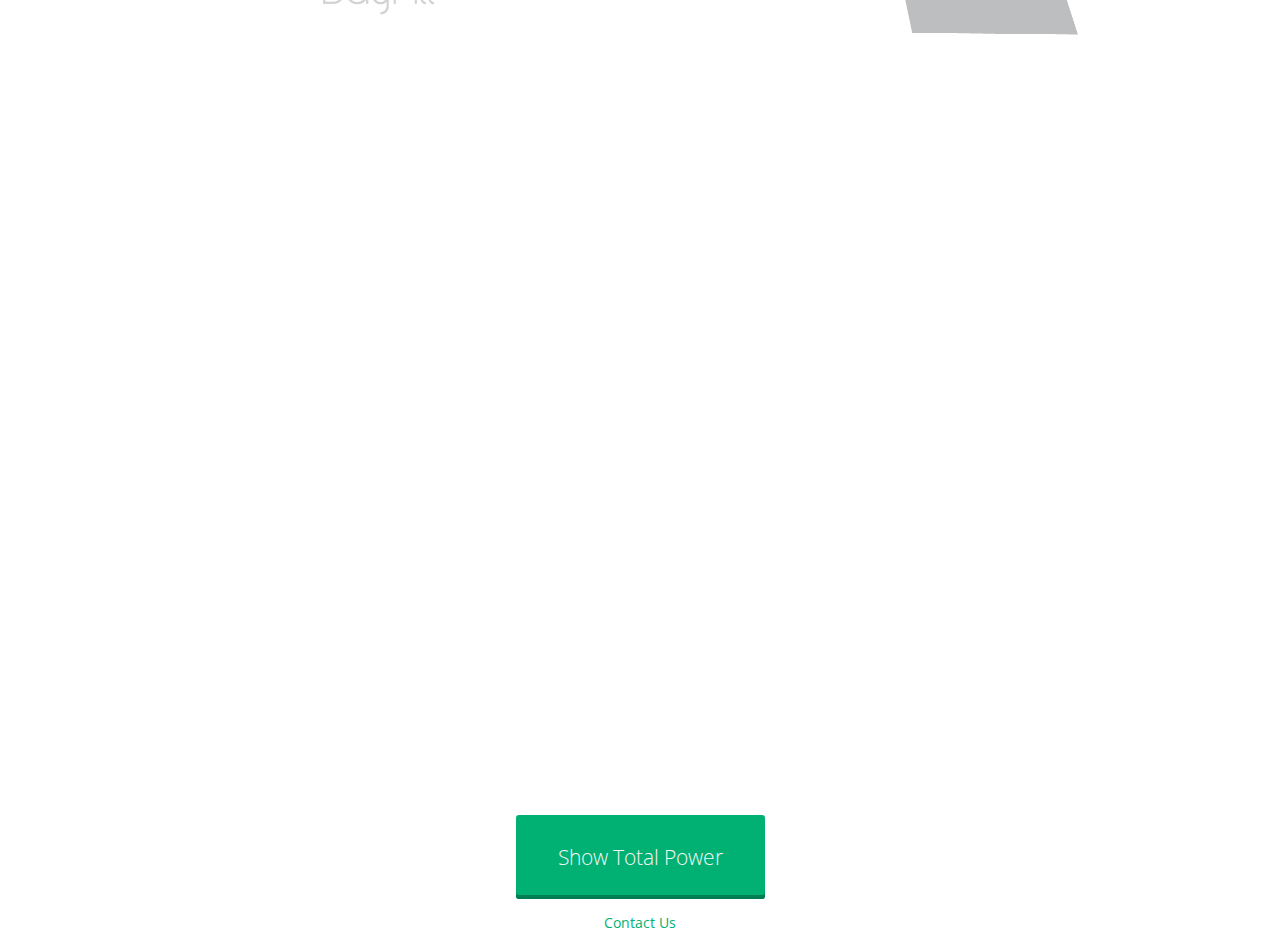
==== commit bcd32d2e: "add gitignore, update index page" ====
--- a/index.html
+++ b/index.html
@@ -23,9 +23,21 @@
     <img src="images/workflow-1.png" alt="dayfill workflow">
     <img src="images/workflow-2.png" alt="dayfill workflow">
     <img src="images/workflow-3.png" alt="dayfill workflow">
+    <iframe width="560" height="600" src="https://www.youtube.com/embed/jcjlaQ3no9M" frameborder="0" allowfullscreen></iframe>
   </div>
-  <div class="txt-center margin-b5">
+  <div class="txt-center margin-t3 margin-b5">
     <a class="button-large shadow" href="stats.html" target="_blank">Show Total Power</a>
+    <h4 class="margin-t3"><a href="mailto:getdayfill@gmail.com">Contact Us</a></h4>
   </div>
+  <script>
+    (function(i,s,o,g,r,a,m){i['GoogleAnalyticsObject']=r;i[r]=i[r]||function(){
+    (i[r].q=i[r].q||[]).push(arguments)},i[r].l=1*new Date();a=s.createElement(o),
+    m=s.getElementsByTagName(o)[0];a.async=1;a.src=g;m.parentNode.insertBefore(a,m)
+    })(window,document,'script','//www.google-analytics.com/analytics.js','ga');
+
+    ga('create', 'UA-60809720-1', 'auto');
+    ga('send', 'pageview');
+
+  </script>
 </body>
 </html>--- a/css/style.css
+++ b/css/style.css
@@ -967,4 +967,22 @@
 .button-large:hover {
   color: #f5f5f5; }
 
+.stats-logo {
+  position: absolute;
+  top: 5%;
+  left: 10%;
+  width: 30%; }
+
+.stats-logo img {
+  width: 100%; }
+
+.stats {
+  position: absolute;
+  bottom: 15%;
+  right: 10%;
+  text-align: right; }
+
+.stats h1 {
+  font-size: 10rem; }
+
 /*# sourceMappingURL=style.css.map */
